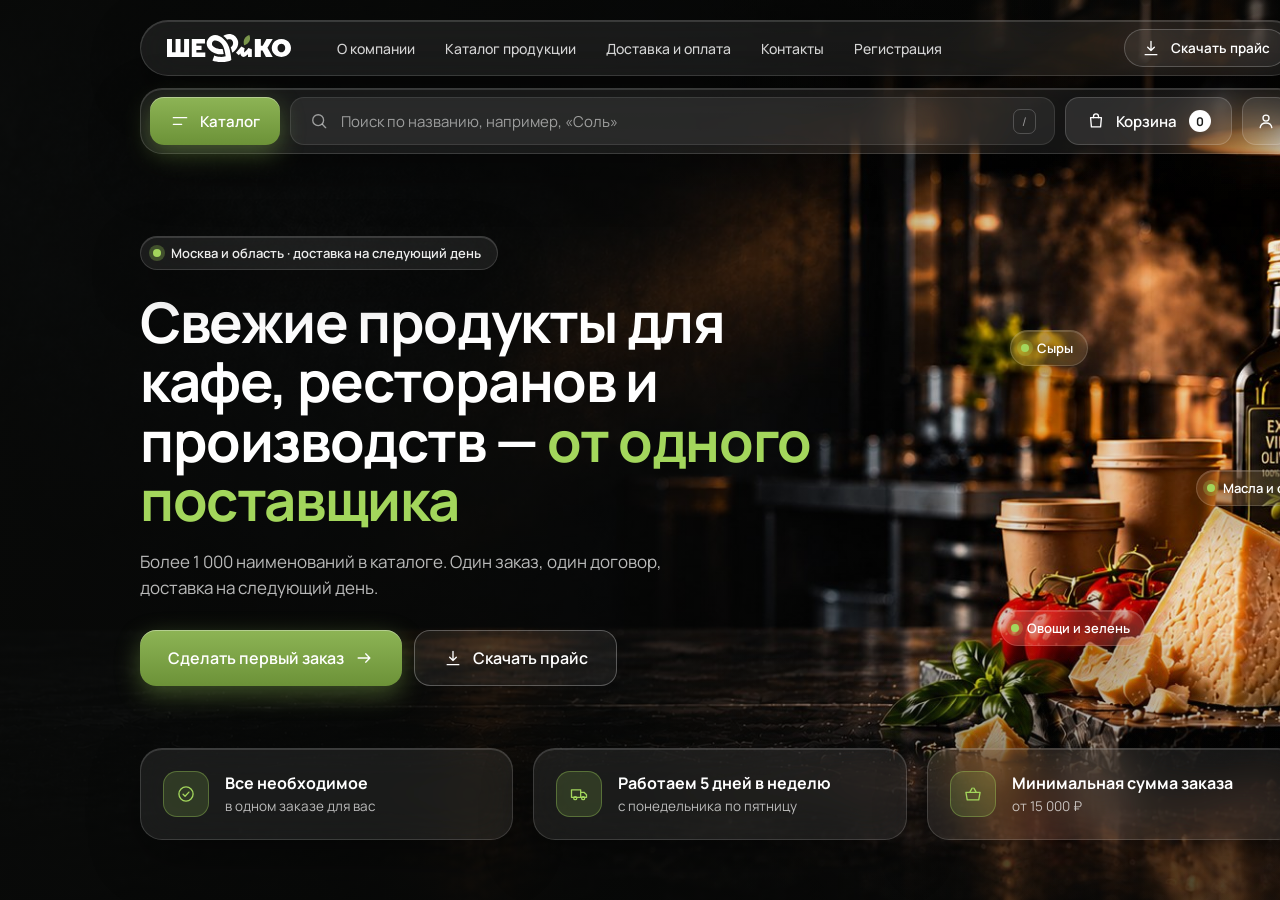
==== concept/index.html @ c1056fde "Концепции главного экрана Co-Authored-By: Claude Sonnet 5.5 <noreply@anthropic.com> Claude-Session: " ====
<!doctype html>
<html lang="ru"><head><meta charset="utf-8">
<meta name="viewport" content="width=device-width,initial-scale=1">
<title>Концепции главного экрана ШЕФиКО</title>
<link rel="preconnect" href="https://fonts.googleapis.com"><link rel="preconnect" href="https://fonts.gstatic.com" crossorigin>
<link href="https://fonts.googleapis.com/css2?family=Manrope:wght@400;500;600;700;800&display=swap" rel="stylesheet">
<style>
:root{--g:#7FA64A;--g2:#6C9238;--gl:#A3D65C;--ink:#1C1D1B;--cream:#F1EEE6}
*{box-sizing:border-box;margin:0;padding:0}
html,body{width:1440px;height:900px;overflow:hidden;background:#0c0d0b;font-family:'Manrope',system-ui,sans-serif;color:#fff;-webkit-font-smoothing:antialiased}
.v{display:none;position:relative;width:1440px;height:900px;overflow:hidden}
body[data-v=a] .a,body[data-v=b] .b,body[data-v=c] .c{display:block}
svg.i{width:20px;height:20px;fill:none;stroke:currentColor;stroke-width:1.6;stroke-linecap:round;stroke-linejoin:round;flex:none}
.wrap{position:absolute;left:140px;width:1160px}
a{color:inherit;text-decoration:none}
.glass{background:rgba(255,255,255,.075);backdrop-filter:blur(22px) saturate(140%);-webkit-backdrop-filter:blur(22px) saturate(140%);border:1px solid rgba(255,255,255,.15);box-shadow:0 18px 50px rgba(0,0,0,.35),inset 0 1px 0 rgba(255,255,255,.14)}
.btn{display:inline-flex;align-items:center;gap:10px;height:48px;padding:0 20px;border-radius:14px;font-weight:600;font-size:15px;white-space:nowrap}
.btn-g{background:linear-gradient(180deg,#8DB455,#6C9238);color:#fff;box-shadow:0 8px 24px rgba(127,166,74,.45),inset 0 1px 0 rgba(255,255,255,.35)}
.tag{position:absolute;display:flex;align-items:center;gap:8px;height:36px;padding:0 14px 0 10px;border-radius:18px;font-size:13px;font-weight:600}
.tag:before{content:"";width:8px;height:8px;border-radius:50%;background:var(--gl);box-shadow:0 0 0 4px rgba(163,214,92,.25)}

/* ---------- A: Glass Night ---------- */
.a .bg{position:absolute;inset:0;width:100%;height:100%;object-fit:cover;object-position:60% 40%}
.a .shade{position:absolute;inset:0;background:linear-gradient(90deg,rgba(8,9,8,.94) 0%,rgba(8,9,8,.78) 34%,rgba(8,9,8,.15) 66%,rgba(8,9,8,0) 100%),linear-gradient(180deg,rgba(8,9,8,.65) 0,rgba(8,9,8,0) 22%,rgba(8,9,8,0) 70%,rgba(8,9,8,.7) 100%)}
.a .bar{top:20px;height:56px;border-radius:28px;display:flex;align-items:center;padding:0 12px 0 26px}
.a .bar img{height:28px;margin-right:46px}
.a .nav{display:flex;gap:30px;font-size:14px;font-weight:500;color:rgba(255,255,255,.82);flex:1}
.a .nav a.on{color:#fff}
.a .price{height:38px;border-radius:19px;padding:0 16px;font-size:13.5px;border:1px solid rgba(255,255,255,.22);background:rgba(255,255,255,.06)}
.a .cmd{top:88px;height:66px;border-radius:22px;display:flex;align-items:center;gap:10px;padding:9px}
.a .search{flex:1;height:48px;border-radius:14px;background:rgba(255,255,255,.07);border:1px solid rgba(255,255,255,.1);display:flex;align-items:center;gap:12px;padding:0 18px;color:rgba(255,255,255,.55);font-size:15px}
.a .search .k{margin-left:auto;font-size:12px;border:1px solid rgba(255,255,255,.2);border-radius:7px;padding:3px 8px;color:rgba(255,255,255,.55)}
.a .cart{background:rgba(255,255,255,.1);border:1px solid rgba(255,255,255,.16);color:#fff}
.a .cart b{display:inline-grid;place-items:center;min-width:22px;height:22px;border-radius:11px;background:#fff;color:var(--ink);font-size:12px;margin-left:2px}
.a .acc{width:48px;padding:0;justify-content:center;background:rgba(255,255,255,.1);border:1px solid rgba(255,255,255,.16)}
.a .copy{top:236px;width:700px}
.a .chip{display:inline-flex;align-items:center;gap:10px;height:34px;padding:0 16px 0 12px;border-radius:17px;font-size:13px;font-weight:600;color:rgba(255,255,255,.92)}
.a .chip:before{content:"";width:8px;height:8px;border-radius:50%;background:var(--gl);box-shadow:0 0 0 4px rgba(163,214,92,.28)}
.a h1{margin-top:22px;font-size:56px;line-height:1.06;font-weight:700;letter-spacing:-.025em}
.a h1 em{font-style:normal;color:var(--gl)}
.a .sub{margin-top:20px;font-size:17px;line-height:1.5;color:rgba(255,255,255,.72);max-width:540px}
.a .ctas{margin-top:30px;display:flex;gap:12px}
.a .ctas .btn{height:56px;padding:0 28px;font-size:16px;border-radius:16px}
.a .ghost{border:1px solid rgba(255,255,255,.28);background:rgba(255,255,255,.06)}
.a .cards{top:748px;display:grid;grid-template-columns:repeat(3,1fr);gap:20px}
.a .card{height:92px;border-radius:22px;display:flex;align-items:center;gap:16px;padding:0 22px}
.a .ic{width:46px;height:46px;border-radius:14px;background:rgba(163,214,92,.16);border:1px solid rgba(163,214,92,.35);display:grid;place-items:center;color:var(--gl);flex:none}
.a .card b{display:block;font-size:16px;font-weight:700;margin-bottom:3px}
.a .card span{font-size:13.5px;color:rgba(255,255,255,.7);line-height:1.35;display:block}

/* ---------- B: Cream Editorial ---------- */
.b{background:var(--cream);color:var(--ink)}
.b .blob{position:absolute;right:-120px;top:-160px;width:760px;height:760px;border-radius:50%;background:radial-gradient(circle,rgba(163,214,92,.38),rgba(163,214,92,0) 68%)}
.b .bar{top:20px;height:68px;border-radius:34px;display:flex;align-items:center;gap:12px;padding:0 10px 0 28px;background:#fff;box-shadow:0 14px 40px rgba(60,55,40,.12);border:1px solid rgba(28,29,27,.06)}
.b .bar img{height:28px;margin-right:22px}
.b .nav{display:flex;gap:22px;font-size:14px;font-weight:600;color:rgba(28,29,27,.72);flex:1}
.b .bsearch{width:230px;height:48px;border-radius:24px;background:#F3F1EB;display:flex;align-items:center;gap:10px;padding:0 16px;color:rgba(28,29,27,.5);font-size:14px}
.b .btn{height:48px;border-radius:24px}
.b .dark{background:var(--ink);color:#fff}
.b .acc{width:48px;padding:0;justify-content:center;background:#F3F1EB;color:var(--ink)}
.b .copy{top:176px;width:640px}
.b .chip{display:inline-flex;align-items:center;gap:10px;height:34px;padding:0 16px 0 12px;border-radius:17px;font-size:13px;font-weight:700;background:#fff;box-shadow:0 6px 20px rgba(60,55,40,.09)}
.b .chip:before{content:"";width:8px;height:8px;border-radius:50%;background:var(--g);box-shadow:0 0 0 4px rgba(127,166,74,.25)}
.b h1{margin-top:24px;font-size:58px;line-height:1.05;font-weight:800;letter-spacing:-.03em}
.b h1 em{font-style:normal;background:linear-gradient(180deg,transparent 58%,#CFE3A8 58%,#CFE3A8 92%,transparent 92%);padding:0 4px;margin:0 -4px}
.b .sub{margin-top:22px;font-size:17px;line-height:1.5;color:rgba(28,29,27,.66);max-width:520px}
.b .ctas{margin-top:30px;display:flex;gap:12px}
.b .ctas .btn{height:58px;padding:0 30px;font-size:16px;border-radius:29px}
.b .outline{border:1.5px solid rgba(28,29,27,.2);background:transparent}
.b .arch{position:absolute;left:800px;top:112px;width:500px;height:700px;border-radius:250px 250px 32px 32px;overflow:hidden;box-shadow:0 40px 80px rgba(60,55,40,.28)}
.b .arch img{width:100%;height:100%;object-fit:cover;object-position:76% 50%;transform:scale(1.05)}
.b .arch:after{content:"";position:absolute;inset:0;background:linear-gradient(180deg,rgba(0,0,0,0) 55%,rgba(0,0,0,.35));}
.b .ring{position:absolute;left:748px;top:86px;width:604px;height:752px;border-radius:302px 302px 40px 40px;border:1.5px dashed rgba(28,29,27,.22)}
.b .badge{position:absolute;left:716px;top:560px;width:156px;height:156px;border-radius:50%;background:var(--g);color:#fff;display:grid;place-content:center;text-align:center;box-shadow:0 20px 40px rgba(108,146,56,.45);transform:rotate(-8deg)}
.b .badge b{font-size:44px;line-height:1;font-weight:800}
.b .badge span{font-size:13px;font-weight:700;line-height:1.2;margin-top:4px}
.b .float{position:absolute;left:1040px;top:690px;width:300px;border-radius:22px;padding:16px 18px;display:flex;gap:14px;align-items:center;background:rgba(255,255,255,.82);backdrop-filter:blur(18px);box-shadow:0 20px 50px rgba(0,0,0,.25);color:var(--ink)}
.b .float .ic{width:44px;height:44px;border-radius:13px;background:#E7F0D6;color:var(--g2);display:grid;place-items:center;flex:none}
.b .float b{display:block;font-size:15px}.b .float span{font-size:13px;color:rgba(28,29,27,.65)}
.b .cards{top:690px;width:640px;display:grid;grid-template-columns:repeat(3,1fr);gap:12px}
.b .card{background:#fff;border-radius:20px;padding:16px;min-height:112px;box-shadow:0 10px 30px rgba(60,55,40,.08);border:1px solid rgba(28,29,27,.05)}
.b .card .ic{width:36px;height:36px;border-radius:11px;background:#E7F0D6;color:var(--g2);display:grid;place-items:center;margin-bottom:10px}
.b .card b{display:block;font-size:14px;line-height:1.25;font-weight:700}
.b .card span{font-size:12.5px;color:rgba(28,29,27,.6);display:block;margin-top:3px;line-height:1.3}

/* ---------- C: Dark Stage ---------- */
.c{background:#121310}
.c .glow{position:absolute;left:760px;top:60px;width:700px;height:700px;border-radius:50%;background:radial-gradient(circle,rgba(127,166,74,.55),rgba(127,166,74,0) 66%);filter:blur(10px)}
.c .glow2{position:absolute;left:-200px;top:380px;width:620px;height:620px;border-radius:50%;background:radial-gradient(circle,rgba(163,214,92,.14),rgba(163,214,92,0) 70%)}
.c .head{top:26px;height:56px;display:flex;align-items:center;gap:12px}
.c .head img{height:30px;margin-right:30px}
.c .nav{display:flex;gap:26px;font-size:14px;font-weight:500;color:rgba(255,255,255,.7);flex:1}
.c .csearch{width:210px;height:44px;border-radius:12px;border:1px solid rgba(255,255,255,.16);display:flex;align-items:center;gap:10px;padding:0 14px;color:rgba(255,255,255,.5);font-size:14px}
.c .btn{height:44px;border-radius:12px;font-size:14px;padding:0 18px}
.c .ico{width:44px;padding:0;justify-content:center;border:1px solid rgba(255,255,255,.16)}
.c .photo{position:absolute;left:760px;top:112px;width:540px;height:560px;border-radius:36px;overflow:hidden;border:1px solid rgba(255,255,255,.14);box-shadow:0 40px 90px rgba(0,0,0,.6)}
.c .photo img{width:100%;height:100%;object-fit:cover;object-position:80% 45%}
.c .photo:after{content:"";position:absolute;inset:0;background:linear-gradient(180deg,rgba(0,0,0,0) 60%,rgba(0,0,0,.45))}
.c .copy{top:128px;width:660px}
.c .chip{display:inline-flex;align-items:center;gap:10px;height:34px;padding:0 16px 0 12px;border-radius:17px;font-size:13px;font-weight:600;border:1px solid rgba(255,255,255,.2);color:rgba(255,255,255,.9)}
.c .chip:before{content:"";width:8px;height:8px;border-radius:50%;background:var(--gl);box-shadow:0 0 0 4px rgba(163,214,92,.28)}
.c h1{margin-top:22px;font-size:60px;line-height:1.02;font-weight:800;letter-spacing:-.035em}
.c h1 em{font-style:normal;color:var(--gl)}
.c .ctas{margin-top:30px;display:flex;gap:12px}
.c .ctas .btn{height:56px;padding:0 28px;font-size:16px;border-radius:28px}
.c .ghost{border:1px solid rgba(255,255,255,.28)}
.c .stats{position:absolute;left:140px;top:560px;display:flex;gap:44px}
.c .stats div b{display:block;font-size:36px;font-weight:800;letter-spacing:-.02em}
.c .stats div span{font-size:13px;color:rgba(255,255,255,.6)}
.c .stats div{padding-left:16px;border-left:2px solid var(--g)}
.c .mini{position:absolute;left:1070px;top:540px;width:300px;border-radius:20px;padding:16px;display:flex;gap:14px;align-items:center}
.c .mini .ic{width:44px;height:44px;border-radius:13px;background:rgba(163,214,92,.18);color:var(--gl);display:grid;place-items:center;flex:none}
.c .mini b{display:block;font-size:15px}.c .mini span{font-size:13px;color:rgba(255,255,255,.7)}
.c .marq{position:absolute;left:0;top:704px;width:1440px;overflow:hidden;white-space:nowrap;font-size:84px;font-weight:800;letter-spacing:-.03em;line-height:1;border-top:1px solid rgba(255,255,255,.1);padding-top:22px;height:196px}
.c .marq span{margin-right:36px;color:transparent;-webkit-text-stroke:1.5px rgba(255,255,255,.38)}
.c .marq span.f{color:var(--gl);-webkit-text-stroke:0}
.c .marq i{font-style:normal;color:var(--g);margin-right:36px}
</style></head>
<body>
<svg width="0" height="0" style="position:absolute"><defs>
<symbol id="menu" viewBox="0 0 24 24"><path d="M4 8h16M4 16h10"/></symbol>
<symbol id="search" viewBox="0 0 24 24"><circle cx="11" cy="11" r="6.5"/><path d="m16 16 4 4"/></symbol>
<symbol id="bag" viewBox="0 0 24 24"><path d="M5.5 8h13l-1 11h-11z"/><path d="M9 8V6.5a3 3 0 0 1 6 0V8"/></symbol>
<symbol id="user" viewBox="0 0 24 24"><circle cx="12" cy="8.5" r="3.6"/><path d="M5 20c.6-3.6 3.4-5.6 7-5.6s6.4 2 7 5.6"/></symbol>
<symbol id="dl" viewBox="0 0 24 24"><path d="M12 4v11m0 0-4-4m4 4 4-4M5 20h14"/></symbol>
<symbol id="check" viewBox="0 0 24 24"><circle cx="12" cy="12" r="8.5"/><path d="m8.5 12.3 2.4 2.4 4.6-5"/></symbol>
<symbol id="truck" viewBox="0 0 24 24"><path d="M3 7h11v9H3zM14 10h4l3 3v3h-7"/><circle cx="7.5" cy="17" r="1.8"/><circle cx="17" cy="17" r="1.8"/></symbol>
<symbol id="basket" viewBox="0 0 24 24"><path d="M3.5 10h17l-1.6 9h-13.8zM8 10l3-5M16 10l-3-5"/></symbol>
<symbol id="arrow" viewBox="0 0 24 24"><path d="M5 12h14m-5-5 5 5-5 5"/></symbol>
</defs></svg>

<!-- ============ A ============ -->
<section class="v a">
  <img class="bg" src="hero.jpg" alt=""><div class="shade"></div>
  <header>
    <div class="wrap bar glass">
      <img src="logo-light.svg" alt="ШЕФиКО">
      <nav class="nav"><a>О компании</a><a>Каталог продукции</a><a>Доставка и оплата</a><a>Контакты</a><a>Регистрация</a></nav>
      <a class="btn price"><svg class="i"><use href="#dl"/></svg>Скачать прайс</a>
    </div>
    <div class="wrap cmd glass">
      <a class="btn btn-g"><svg class="i"><use href="#menu"/></svg>Каталог</a>
      <div class="search"><svg class="i"><use href="#search"/></svg>Поиск по названию, например, «Соль»<span class="k">/</span></div>
      <a class="btn cart"><svg class="i"><use href="#bag"/></svg>Корзина<b>0</b></a>
      <a class="btn acc"><svg class="i"><use href="#user"/></svg></a>
    </div>
  </header>
  <div class="wrap copy">
    <span class="chip glass">Москва и область · доставка на следующий день</span>
    <h1>Свежие продукты для кафе, ресторанов и производств — <em>от одного поставщика</em></h1>
    <p class="sub">Более 1 000 наименований в каталоге. Один заказ, один договор, доставка на следующий день.</p>
    <div class="ctas"><a class="btn btn-g">Сделать первый заказ<svg class="i"><use href="#arrow"/></svg></a><a class="btn ghost"><svg class="i"><use href="#dl"/></svg>Скачать прайс</a></div>
  </div>
  <span class="tag glass" style="left:1010px;top:330px">Сыры</span>
  <span class="tag glass" style="left:1196px;top:470px">Масла и соусы</span>
  <span class="tag glass" style="left:1000px;top:610px">Овощи и зелень</span>
  <div class="wrap cards">
    <div class="card glass"><div class="ic"><svg class="i"><use href="#check"/></svg></div><div><b>Все необходимое</b><span>в одном заказе для вас</span></div></div>
    <div class="card glass"><div class="ic"><svg class="i"><use href="#truck"/></svg></div><div><b>Работаем 5 дней в неделю</b><span>с понедельника по пятницу</span></div></div>
    <div class="card glass"><div class="ic"><svg class="i"><use href="#basket"/></svg></div><div><b>Минимальная сумма заказа</b><span>от 15 000 ₽</span></div></div>
  </div>
</section>

<!-- ============ B ============ -->
<section class="v b">
  <div class="blob"></div>
  <div class="wrap bar">
    <img src="logo-dark.svg" alt="ШЕФиКО">
    <nav class="nav"><a>О компании</a><a>Каталог</a><a>Доставка и оплата</a><a>Контакты</a><a>Регистрация</a></nav>
    <a class="btn dark"><svg class="i"><use href="#menu"/></svg>Каталог</a>
    <div class="bsearch"><svg class="i"><use href="#search"/></svg>Поиск по названию</div>
    <a class="btn" style="background:#EAF2DA;color:var(--g2)"><svg class="i"><use href="#bag"/></svg>0</a>
    <a class="btn acc"><svg class="i"><use href="#user"/></svg></a>
  </div>
  <div class="wrap copy">
    <span class="chip">Москва и область · доставка на следующий день</span>
    <h1>Свежие продукты для кафе, ресторанов и производств — <em>от одного поставщика</em></h1>
    <p class="sub">Более 1 000 наименований в каталоге. Один заказ, один договор, доставка на следующий день.</p>
    <div class="ctas"><a class="btn dark">Сделать первый заказ<svg class="i"><use href="#arrow"/></svg></a><a class="btn outline"><svg class="i"><use href="#dl"/></svg>Скачать прайс</a></div>
  </div>
  <div class="ring"></div>
  <div class="arch"><img src="hero.jpg" alt=""></div>
  <div class="badge"><b>5</b><span>дней<br>в неделю</span></div>
  <div class="float"><div class="ic"><svg class="i"><use href="#basket"/></svg></div><div><b>Минимальная сумма</b><span>заказа — от 15 000 ₽</span></div></div>
  <div class="wrap cards">
    <div class="card"><div class="ic"><svg class="i"><use href="#check"/></svg></div><b>Все необходимое</b><span>в одном заказе для вас</span></div>
    <div class="card"><div class="ic"><svg class="i"><use href="#truck"/></svg></div><b>Работаем 5 дней в неделю</b><span>с понедельника по пятницу</span></div>
    <div class="card"><div class="ic"><svg class="i"><use href="#basket"/></svg></div><b>Минимальная сумма</b><span>заказа — от 15 000 ₽</span></div>
  </div>
</section>

<!-- ============ C ============ -->
<section class="v c">
  <div class="glow"></div><div class="glow2"></div>
  <div class="wrap head">
    <img src="logo-light.svg" alt="ШЕФиКО">
    <nav class="nav"><a>О компании</a><a>Каталог продукции</a><a>Доставка и оплата</a><a>Контакты</a><a>Регистрация</a></nav>
    <div class="csearch"><svg class="i"><use href="#search"/></svg>Поиск</div>
    <a class="btn btn-g"><svg class="i"><use href="#menu"/></svg>Каталог</a>
    <a class="btn ico"><svg class="i"><use href="#bag"/></svg></a>
    <a class="btn ico"><svg class="i"><use href="#user"/></svg></a>
  </div>
  <div class="photo"><img src="hero.jpg" alt=""></div>
  <div class="wrap copy">
    <span class="chip">Москва и область · доставка на следующий день</span>
    <h1>Свежие продукты для кафе, ресторанов и производств — <em>от одного поставщика</em></h1>
    <div class="ctas"><a class="btn btn-g">Сделать первый заказ<svg class="i"><use href="#arrow"/></svg></a><a class="btn ghost"><svg class="i"><use href="#dl"/></svg>Скачать прайс</a></div>
  </div>
  <div class="stats"><div><b>1 000+</b><span>наименований</span></div><div><b>5 дней</b><span>в неделю, пн–пт</span></div><div><b>15 000 ₽</b><span>минимальный заказ</span></div></div>
  <div class="mini glass"><div class="ic"><svg class="i"><use href="#truck"/></svg></div><div><b>Доставка завтра</b><span>Москва и область</span></div></div>
  <div class="marq"><span class="f">Мясо и птица</span><i>✦</i><span>Рыба и морепродукты</span><i>✦</i><span class="f">Сыры</span><i>✦</i><span>Фрукты, овощи</span><i>✦</i><span class="f">Молочная гастрономия</span></div>
</section>
<script>document.body.dataset.v=(location.search.match(/v=(\w)/)||[])[1]||'a'</script>
</body></html>
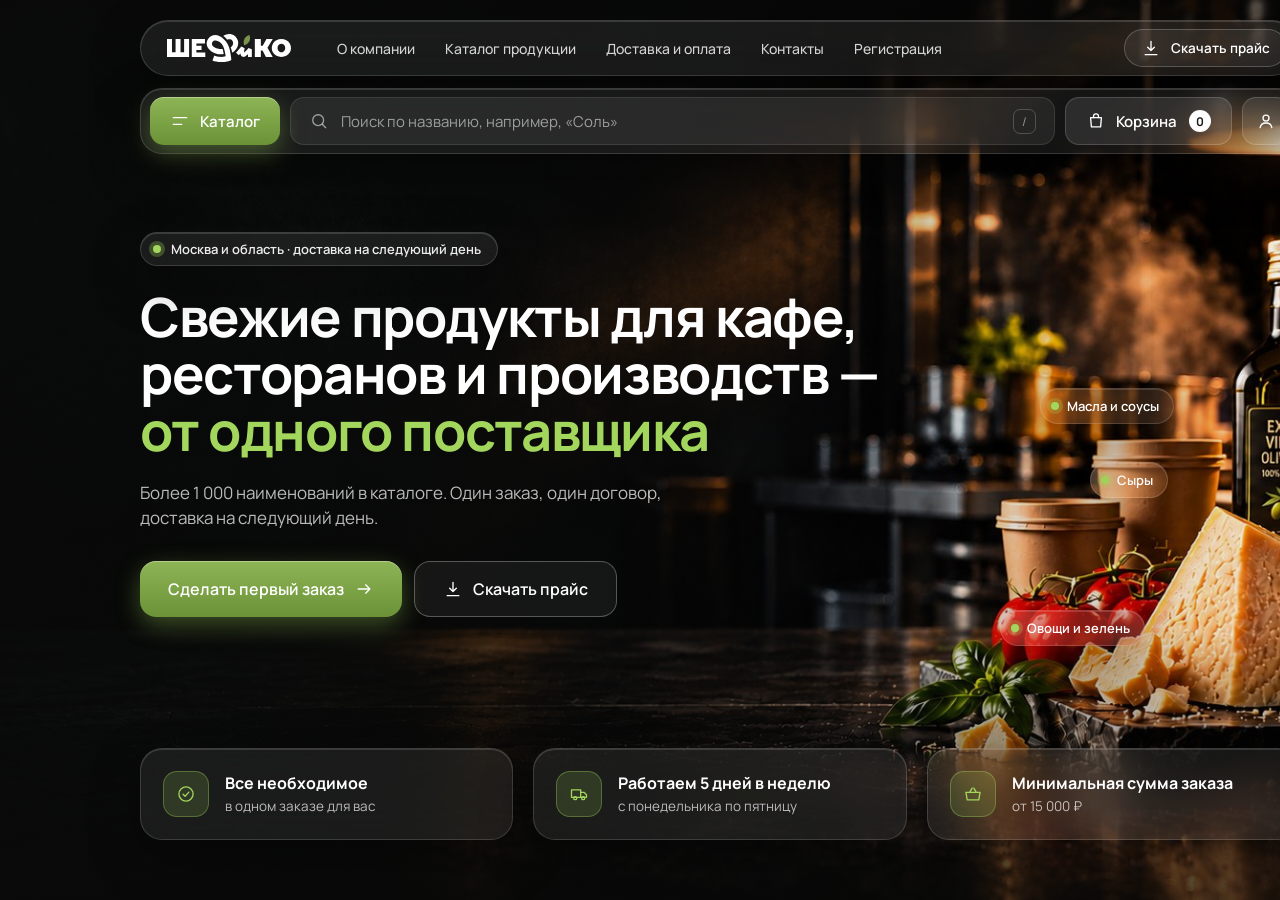
==== commit 72d889f8: "Концепции главного экрана Co-Authored-By: Claude Sonnet 5.5 <noreply@anthropic.com> Claude-Session: " ====
--- a/concept/index.html
+++ b/concept/index.html
@@ -13,6 +13,7 @@
 svg.i{width:20px;height:20px;fill:none;stroke:currentColor;stroke-width:1.6;stroke-linecap:round;stroke-linejoin:round;flex:none}
 .wrap{position:absolute;left:140px;width:1160px}
 a{color:inherit;text-decoration:none}
+.nav a{white-space:nowrap}
 .glass{background:rgba(255,255,255,.075);backdrop-filter:blur(22px) saturate(140%);-webkit-backdrop-filter:blur(22px) saturate(140%);border:1px solid rgba(255,255,255,.15);box-shadow:0 18px 50px rgba(0,0,0,.35),inset 0 1px 0 rgba(255,255,255,.14)}
 .btn{display:inline-flex;align-items:center;gap:10px;height:48px;padding:0 20px;border-radius:14px;font-weight:600;font-size:15px;white-space:nowrap}
 .btn-g{background:linear-gradient(180deg,#8DB455,#6C9238);color:#fff;box-shadow:0 8px 24px rgba(127,166,74,.45),inset 0 1px 0 rgba(255,255,255,.35)}
@@ -33,10 +34,10 @@
 .a .cart{background:rgba(255,255,255,.1);border:1px solid rgba(255,255,255,.16);color:#fff}
 .a .cart b{display:inline-grid;place-items:center;min-width:22px;height:22px;border-radius:11px;background:#fff;color:var(--ink);font-size:12px;margin-left:2px}
 .a .acc{width:48px;padding:0;justify-content:center;background:rgba(255,255,255,.1);border:1px solid rgba(255,255,255,.16)}
-.a .copy{top:236px;width:700px}
+.a .copy{top:232px;width:780px}
 .a .chip{display:inline-flex;align-items:center;gap:10px;height:34px;padding:0 16px 0 12px;border-radius:17px;font-size:13px;font-weight:600;color:rgba(255,255,255,.92)}
 .a .chip:before{content:"";width:8px;height:8px;border-radius:50%;background:var(--gl);box-shadow:0 0 0 4px rgba(163,214,92,.28)}
-.a h1{margin-top:22px;font-size:56px;line-height:1.06;font-weight:700;letter-spacing:-.025em}
+.a h1{margin-top:22px;font-size:54px;line-height:1.06;font-weight:700;letter-spacing:-.025em}
 .a h1 em{font-style:normal;color:var(--gl)}
 .a .sub{margin-top:20px;font-size:17px;line-height:1.5;color:rgba(255,255,255,.72);max-width:540px}
 .a .ctas{margin-top:30px;display:flex;gap:12px}
@@ -68,7 +69,7 @@
 .b .ctas .btn{height:58px;padding:0 30px;font-size:16px;border-radius:29px}
 .b .outline{border:1.5px solid rgba(28,29,27,.2);background:transparent}
 .b .arch{position:absolute;left:800px;top:112px;width:500px;height:700px;border-radius:250px 250px 32px 32px;overflow:hidden;box-shadow:0 40px 80px rgba(60,55,40,.28)}
-.b .arch img{width:100%;height:100%;object-fit:cover;object-position:76% 50%;transform:scale(1.05)}
+.b .arch img{width:100%;height:100%;object-fit:cover;object-position:100% 50%}
 .b .arch:after{content:"";position:absolute;inset:0;background:linear-gradient(180deg,rgba(0,0,0,0) 55%,rgba(0,0,0,.35));}
 .b .ring{position:absolute;left:748px;top:86px;width:604px;height:752px;border-radius:302px 302px 40px 40px;border:1.5px dashed rgba(28,29,27,.22)}
 .b .badge{position:absolute;left:716px;top:560px;width:156px;height:156px;border-radius:50%;background:var(--g);color:#fff;display:grid;place-content:center;text-align:center;box-shadow:0 20px 40px rgba(108,146,56,.45);transform:rotate(-8deg)}
@@ -94,12 +95,12 @@
 .c .btn{height:44px;border-radius:12px;font-size:14px;padding:0 18px}
 .c .ico{width:44px;padding:0;justify-content:center;border:1px solid rgba(255,255,255,.16)}
 .c .photo{position:absolute;left:760px;top:112px;width:540px;height:560px;border-radius:36px;overflow:hidden;border:1px solid rgba(255,255,255,.14);box-shadow:0 40px 90px rgba(0,0,0,.6)}
-.c .photo img{width:100%;height:100%;object-fit:cover;object-position:80% 45%}
+.c .photo img{width:100%;height:100%;object-fit:cover;object-position:100% 45%}
 .c .photo:after{content:"";position:absolute;inset:0;background:linear-gradient(180deg,rgba(0,0,0,0) 60%,rgba(0,0,0,.45))}
-.c .copy{top:128px;width:660px}
+.c .copy{top:128px;width:600px}
 .c .chip{display:inline-flex;align-items:center;gap:10px;height:34px;padding:0 16px 0 12px;border-radius:17px;font-size:13px;font-weight:600;border:1px solid rgba(255,255,255,.2);color:rgba(255,255,255,.9)}
 .c .chip:before{content:"";width:8px;height:8px;border-radius:50%;background:var(--gl);box-shadow:0 0 0 4px rgba(163,214,92,.28)}
-.c h1{margin-top:22px;font-size:60px;line-height:1.02;font-weight:800;letter-spacing:-.035em}
+.c h1{margin-top:22px;font-size:54px;line-height:1.02;font-weight:800;letter-spacing:-.035em}
 .c h1 em{font-style:normal;color:var(--gl)}
 .c .ctas{margin-top:30px;display:flex;gap:12px}
 .c .ctas .btn{height:56px;padding:0 28px;font-size:16px;border-radius:28px}
@@ -151,8 +152,8 @@
     <p class="sub">Более 1 000 наименований в каталоге. Один заказ, один договор, доставка на следующий день.</p>
     <div class="ctas"><a class="btn btn-g">Сделать первый заказ<svg class="i"><use href="#arrow"/></svg></a><a class="btn ghost"><svg class="i"><use href="#dl"/></svg>Скачать прайс</a></div>
   </div>
-  <span class="tag glass" style="left:1010px;top:330px">Сыры</span>
-  <span class="tag glass" style="left:1196px;top:470px">Масла и соусы</span>
+  <span class="tag glass" style="left:1090px;top:462px">Сыры</span>
+  <span class="tag glass" style="left:1040px;top:388px">Масла и соусы</span>
   <span class="tag glass" style="left:1000px;top:610px">Овощи и зелень</span>
   <div class="wrap cards">
     <div class="card glass"><div class="ic"><svg class="i"><use href="#check"/></svg></div><div><b>Все необходимое</b><span>в одном заказе для вас</span></div></div>
@@ -166,7 +167,7 @@
   <div class="blob"></div>
   <div class="wrap bar">
     <img src="logo-dark.svg" alt="ШЕФиКО">
-    <nav class="nav"><a>О компании</a><a>Каталог</a><a>Доставка и оплата</a><a>Контакты</a><a>Регистрация</a></nav>
+    <nav class="nav"><a>О компании</a><a>Доставка и оплата</a><a>Контакты</a><a>Регистрация</a></nav>
     <a class="btn dark"><svg class="i"><use href="#menu"/></svg>Каталог</a>
     <div class="bsearch"><svg class="i"><use href="#search"/></svg>Поиск по названию</div>
     <a class="btn" style="background:#EAF2DA;color:var(--g2)"><svg class="i"><use href="#bag"/></svg>0</a>
@@ -194,7 +195,7 @@
   <div class="glow"></div><div class="glow2"></div>
   <div class="wrap head">
     <img src="logo-light.svg" alt="ШЕФиКО">
-    <nav class="nav"><a>О компании</a><a>Каталог продукции</a><a>Доставка и оплата</a><a>Контакты</a><a>Регистрация</a></nav>
+    <nav class="nav"><a>О компании</a><a>Доставка и оплата</a><a>Контакты</a><a>Регистрация</a></nav>
     <div class="csearch"><svg class="i"><use href="#search"/></svg>Поиск</div>
     <a class="btn btn-g"><svg class="i"><use href="#menu"/></svg>Каталог</a>
     <a class="btn ico"><svg class="i"><use href="#bag"/></svg></a>
